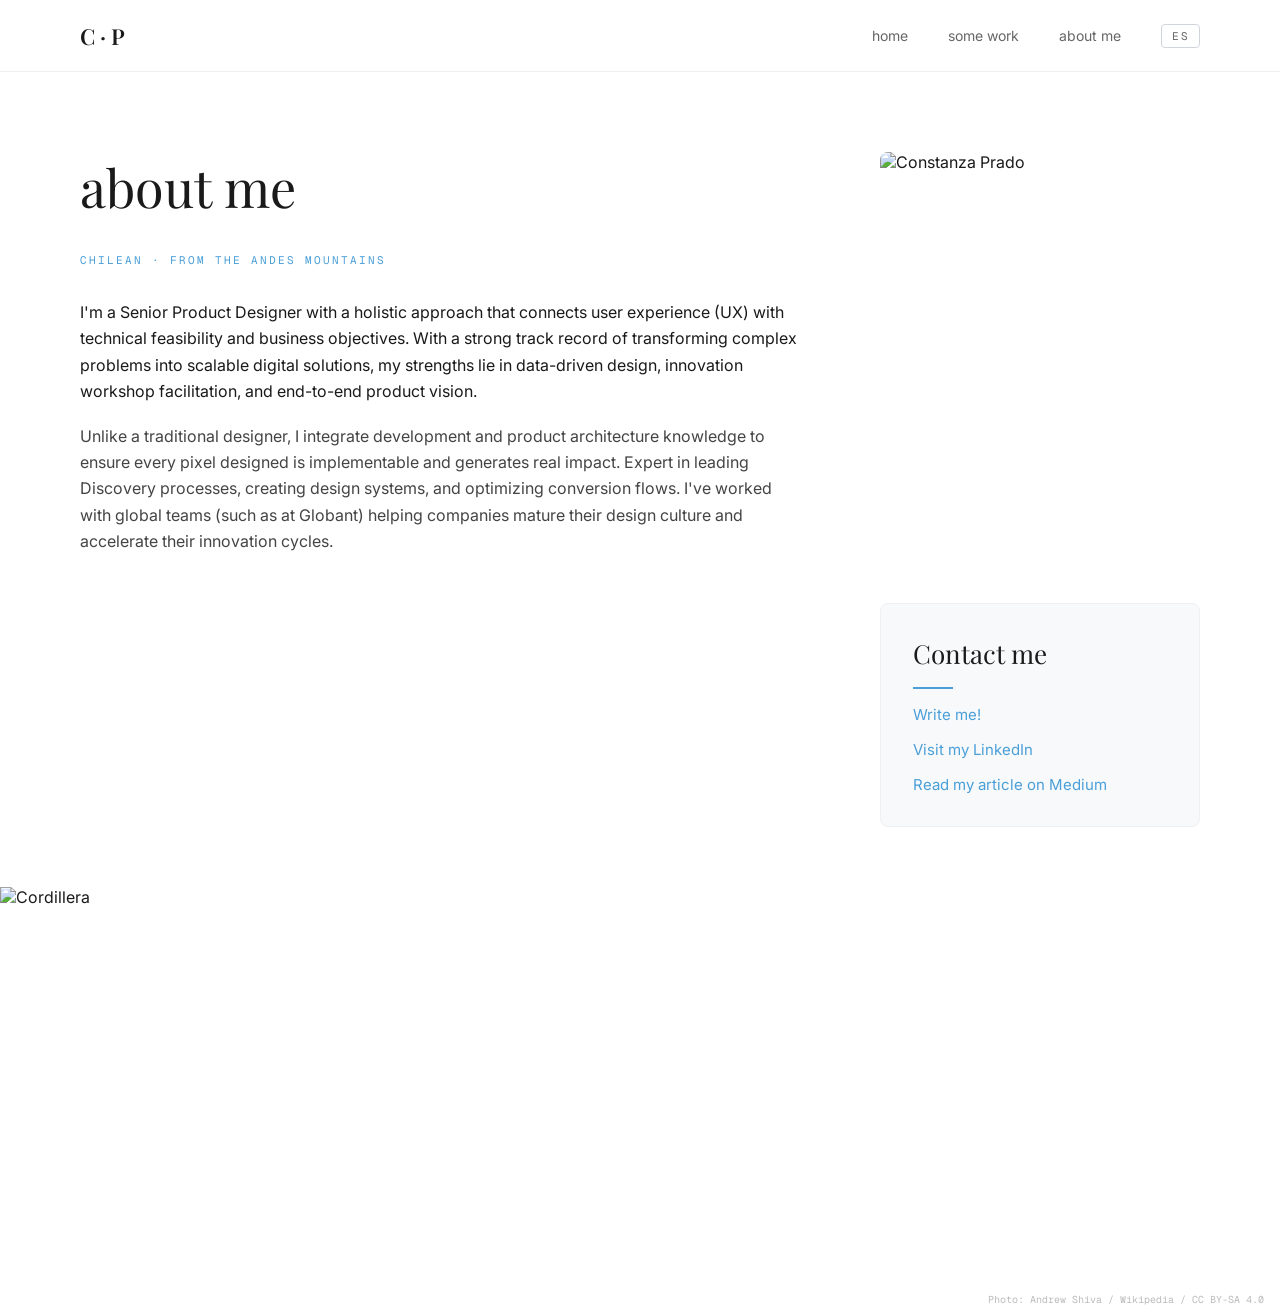
==== about.html @ 1ff5e3e8 "Add files via upload" ====
<!DOCTYPE html>
<html lang="en">
<head>
  <meta charset="UTF-8">
  <meta name="viewport" content="width=device-width, initial-scale=1.0">
  <title>About — C · P</title>
  <link rel="stylesheet" href="style.css">
  <style>
    /* TOP SECTION */
    .content {
      display: flex;
      gap: 80px;
      padding: 80px 80px 60px;
      align-items: flex-start;
    }

    /* LEFT */
    .left {
      flex: 1;
      display: flex;
      flex-direction: column;
      gap: 32px;
    }
    .about-heading {
      font-family: 'Playfair Display', serif;
      font-size: 52px;
      font-weight: 400;
      color: #1A1A1A;
    }
    .about-origin {
      font-family: 'Geist Mono', monospace;
      font-size: 11px;
      letter-spacing: 2px;
      color: #4A9FD8;
      text-transform: uppercase;
    }
    .bio { display: flex; flex-direction: column; gap: 18px; }
    .bio p {
      font-family: 'Inter', sans-serif;
      font-size: 16px;
      line-height: 1.65;
    }
    .bio p:nth-child(1) { color: #1A1A1A; }
    .bio p:nth-child(2) { color: #444444; }
    .bio p:nth-child(3) { color: #888888; }

    /* RIGHT */
    .right {
      width: 320px;
      flex-shrink: 0;
      display: flex;
      flex-direction: column;
      gap: 24px;
    }
    .portrait-img {
      width: 100%;
      aspect-ratio: 3 / 4;
      border-radius: 8px;
      overflow: hidden;
    }
    .portrait-img img {
      width: 100%;
      height: 100%;
      object-fit: cover;
      object-position: center top;
      display: block;
    }
    .contact-card {
      background: #F8F9FA;
      border: 1px solid #EEF0F2;
      border-radius: 8px;
      padding: 32px;
      display: flex;
      flex-direction: column;
      gap: 16px;
    }
    .contact-title {
      font-family: 'Playfair Display', serif;
      font-size: 26px;
      font-weight: 400;
      color: #1A1A1A;
    }
    .contact-divider { width: 40px; height: 2px; background: #4A9FD8; }
    .contact-card a {
      font-family: 'Inter', sans-serif;
      font-size: 15px;
      color: #4A9FD8;
      transition: opacity 0.2s;
    }
    .contact-card a:hover { opacity: 0.7; }

    /* LANDSCAPE IMAGE */
    .landscape-img {
      width: 100%;
      aspect-ratio: 16 / 5;
      overflow: hidden;
    }
    .landscape-img img {
      width: 100%;
      height: 100%;
      object-fit: cover;
      object-position: center 40%;
      display: block;
    }

    .photo-credit {
      font-family: 'Geist Mono', monospace;
      font-size: 10px;
      color: #BBBBBB;
      text-align: right;
      padding: 6px 16px;
    }

    @media (max-width: 1023px) {
      .content { padding: 60px 40px 48px; gap: 48px; }
      .right { width: 280px; }
      .about-heading { font-size: 40px; }
      .landscape-img { aspect-ratio: 16 / 6; }
    }
    @media (max-width: 767px) {
      .content { flex-direction: column; padding: 48px 20px 40px; gap: 40px; }
      .right { width: 100%; }
      .about-heading { font-size: 36px; }
      .landscape-img { aspect-ratio: 16 / 8; }
    }
  </style>
</head>
<body>

  <nav class="nav">
    <a href="index.html" class="nav-logo">C · P</a>
    <button class="nav-toggle" onclick="document.getElementById('nl').classList.toggle('open')">
      <span></span><span></span><span></span>
    </button>
    <div class="nav-links" id="nl">
      <a href="index.html" data-i18n="nav_home">home</a>
      <a href="work.html" data-i18n="nav_work">some work</a>
      <a href="about.html" data-i18n="nav_about">about me</a>
      <button class="lang-btn" id="lang-btn" onclick="toggleLang()">ES</button>
    </div>
  </nav>

  <div class="content">
    <div class="left">
      <h1 class="about-heading" data-i18n="about_heading">about me</h1>
      <p class="about-origin" data-i18n="about_origin">Chilean · From the Andes Mountains</p>
      <div class="bio">
        <p data-i18n="about_p1">I'm a Senior Product Designer with a holistic approach that connects user experience (UX) with technical feasibility and business objectives. With a strong track record of transforming complex problems into scalable digital solutions, my strengths lie in data-driven design, innovation workshop facilitation, and end-to-end product vision.</p>
        <p data-i18n="about_p2">Unlike a traditional designer, I integrate development and product architecture knowledge to ensure every pixel designed is implementable and generates real impact. Expert in leading Discovery processes, creating design systems, and optimizing conversion flows. I've worked with global teams (such as at Globant) helping companies mature their design culture and accelerate their innovation cycles.</p>
      </div>
    </div>

    <div class="right">
      <div class="portrait-img">
        <img src="./images/constanza.jpg" alt="Constanza Prado" loading="lazy">
      </div>
      <div class="contact-card">
        <h2 class="contact-title" data-i18n="contact_title">Contact me</h2>
        <div class="contact-divider"></div>
        <a href="mailto:conipradod@gmail.com" data-i18n="contact_write">Write me!</a>
        <a href="https://www.linkedin.com/in/constanza-prado-9926b816/" target="_blank" rel="noopener" data-i18n="contact_linkedin">Visit my LinkedIn</a>
        <a href="https://medium.com/design-globant/virtual-workshops-experiences-that-can-be-designed-2a9ad4053226" target="_blank" rel="noopener" data-i18n="contact_article">Read my article on Medium</a>
      </div>
    </div>
  </div>

  <div class="landscape-img">
    <img src="./images/cordillera.jpg" alt="Cordillera" loading="lazy">
  </div>
  <p class="photo-credit">Photo: Andrew Shiva / Wikipedia / CC BY-SA 4.0</p>

  <script src="lang.js"></script>
</body>
</html>
---- style.css ----
@import url('https://fonts.googleapis.com/css2?family=Playfair+Display:wght@400;600&family=Inter:wght@400;500;600&family=Geist+Mono:wght@400;600&display=swap');

*, *::before, *::after { box-sizing: border-box; margin: 0; padding: 0; }
html { scroll-behavior: smooth; }
body { font-family: 'Inter', sans-serif; color: #1A1A1A; background: #fff; -webkit-font-smoothing: antialiased; }
img { display: block; max-width: 100%; }
a { text-decoration: none; color: inherit; }

/* NAV */
.nav {
  display: flex;
  align-items: center;
  justify-content: space-between;
  height: 72px;
  padding: 0 80px;
  background: #FFFFFF;
  border-bottom: 1px solid #EEF0F2;
  position: sticky;
  top: 0;
  z-index: 100;
}
.nav-logo {
  font-family: 'Playfair Display', serif;
  font-size: 22px;
  font-weight: 600;
  color: #1A1A1A;
}
.nav-links {
  display: flex;
  align-items: center;
  gap: 40px;
}
.nav-links a {
  font-family: 'Inter', sans-serif;
  font-size: 14px;
  color: #666666;
  transition: color 0.2s;
}
.nav-links a:hover { color: #1A1A1A; }

/* Language toggle button */
.lang-btn {
  font-family: 'Geist Mono', monospace;
  font-size: 11px;
  letter-spacing: 1.5px;
  color: #666666;
  background: none;
  border: 1px solid #D0D5DB;
  border-radius: 4px;
  padding: 4px 10px;
  cursor: pointer;
  transition: color 0.2s, border-color 0.2s;
}
.lang-btn:hover {
  color: #1A1A1A;
  border-color: #1A1A1A;
}

/* Hamburger */
.nav-toggle {
  display: none;
  flex-direction: column;
  gap: 5px;
  cursor: pointer;
  background: none;
  border: none;
  padding: 4px;
}
.nav-toggle span {
  display: block;
  width: 22px;
  height: 2px;
  background: #1A1A1A;
  border-radius: 2px;
  transition: all 0.3s;
}

/* FOOTER */
.case-footer {
  display: flex;
  align-items: center;
  justify-content: space-between;
  height: 120px;
  padding: 0 80px;
  background: #0A0A0A;
}
.case-footer a {
  font-family: 'Inter', sans-serif;
  font-size: 14px;
  color: rgba(255,255,255,0.4);
  transition: color 0.2s;
}
.case-footer a:hover { color: rgba(255,255,255,0.9); }

/* RESPONSIVE */
@media (max-width: 1023px) {
  .nav { padding: 0 40px; }
  .case-footer { padding: 0 40px; }
}
@media (max-width: 767px) {
  .nav { padding: 0 20px; }
  .case-footer { padding: 0 20px; }
  .nav-links {
    display: none;
    flex-direction: column;
    gap: 24px;
    position: absolute;
    top: 72px; left: 0; right: 0;
    background: #fff;
    padding: 24px 20px;
    border-bottom: 1px solid #EEF0F2;
    box-shadow: 0 8px 24px rgba(0,0,0,0.08);
  }
  .nav-links.open { display: flex; }
  .nav-toggle { display: flex; }
}
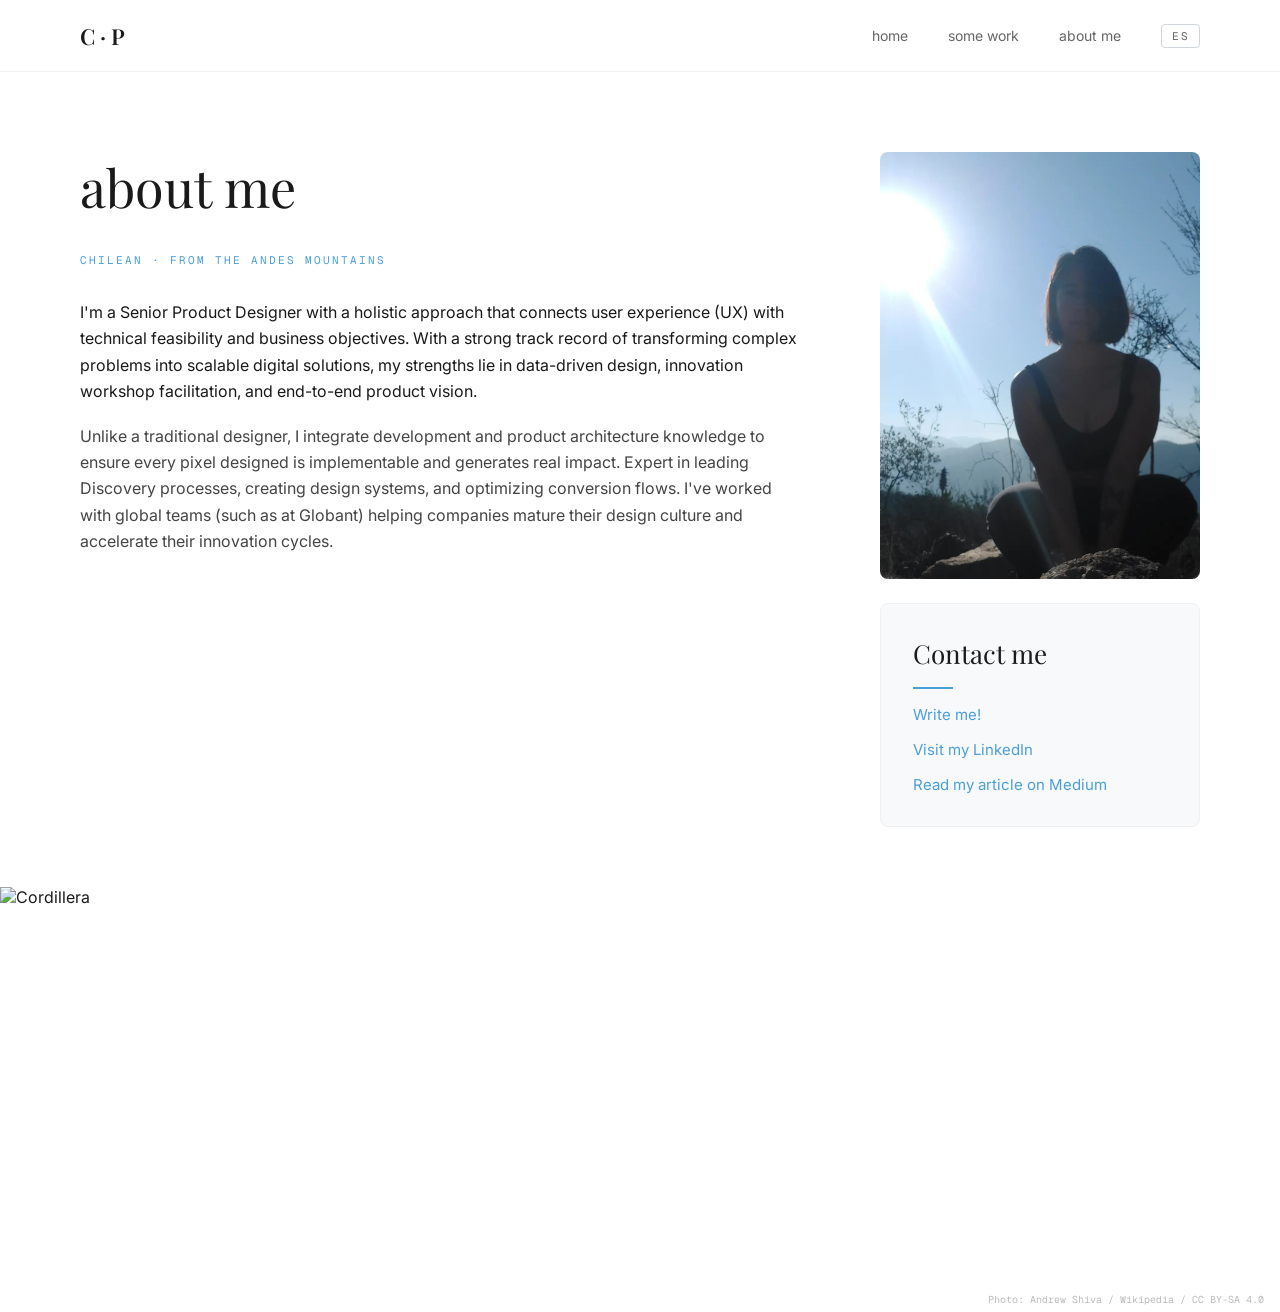
==== commit 5f628e73: "Update about.html" ====
--- a/about.html
+++ b/about.html
@@ -152,7 +152,7 @@
 
     <div class="right">
       <div class="portrait-img">
-        <img src="./images/constanza.jpg" alt="Constanza Prado" loading="lazy">
+        <img src="./constanza.jpg" alt="Constanza Prado" loading="lazy">
       </div>
       <div class="contact-card">
         <h2 class="contact-title" data-i18n="contact_title">Contact me</h2>
@@ -165,7 +165,7 @@
   </div>
 
   <div class="landscape-img">
-    <img src="./images/cordillera.jpg" alt="Cordillera" loading="lazy">
+    <img src="./cordillera.jpg" alt="Cordillera" loading="lazy">
   </div>
   <p class="photo-credit">Photo: Andrew Shiva / Wikipedia / CC BY-SA 4.0</p>
 
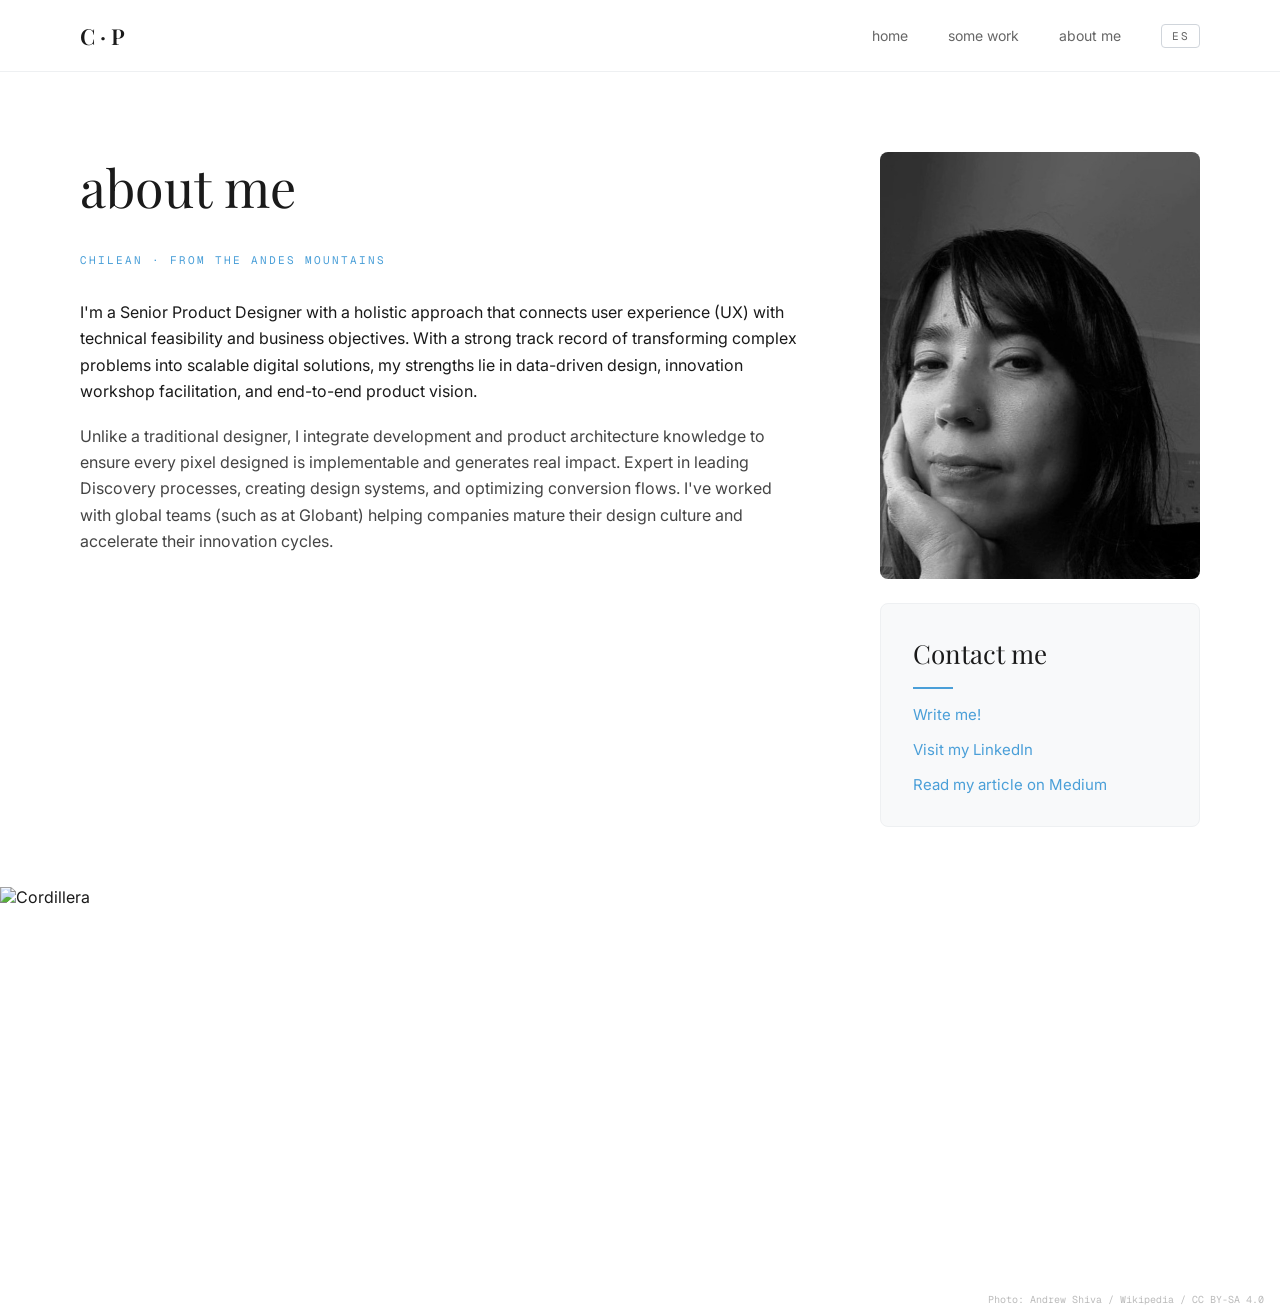
==== commit a363e432: "Update about.html" ====
--- a/about.html
+++ b/about.html
@@ -152,7 +152,7 @@
 
     <div class="right">
       <div class="portrait-img">
-        <img src="./constanza.jpg" alt="Constanza Prado" loading="lazy">
+        <img src="./constanza.png" alt="Constanza Prado" loading="lazy">
       </div>
       <div class="contact-card">
         <h2 class="contact-title" data-i18n="contact_title">Contact me</h2>
